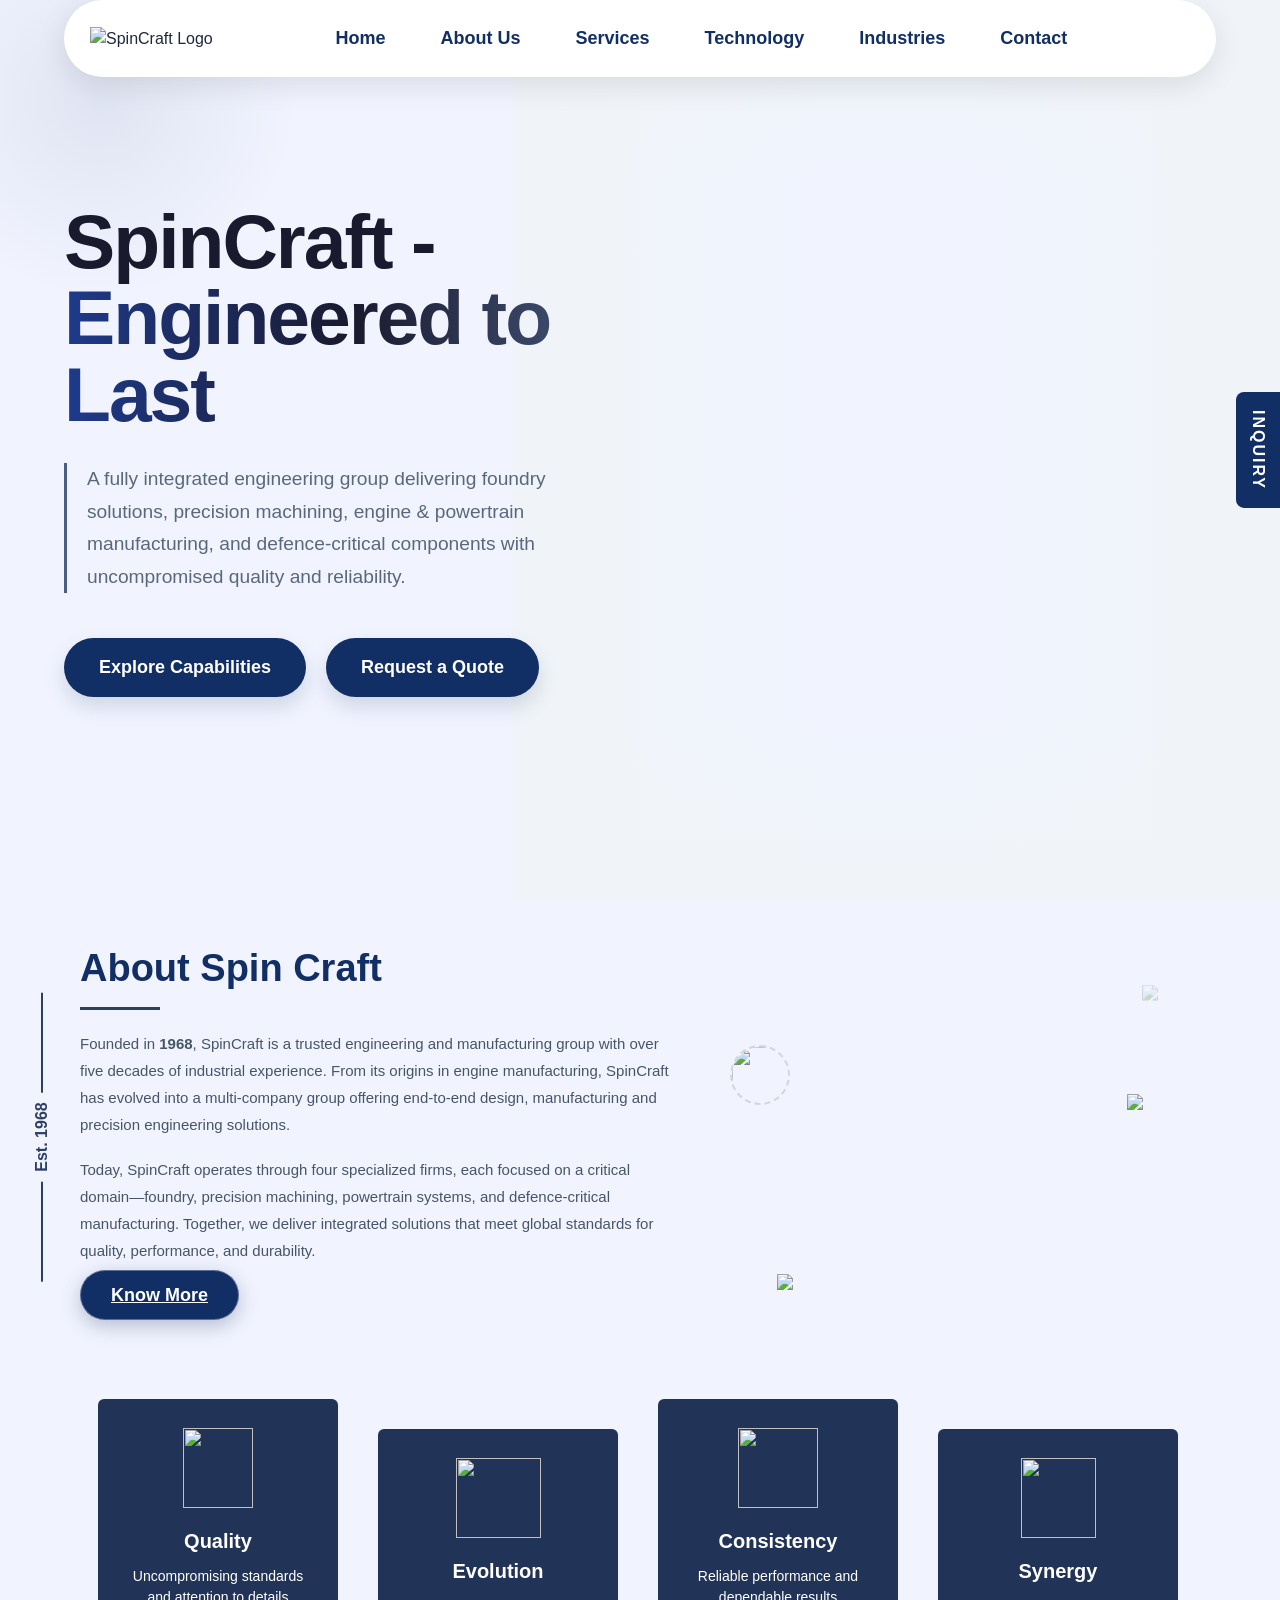
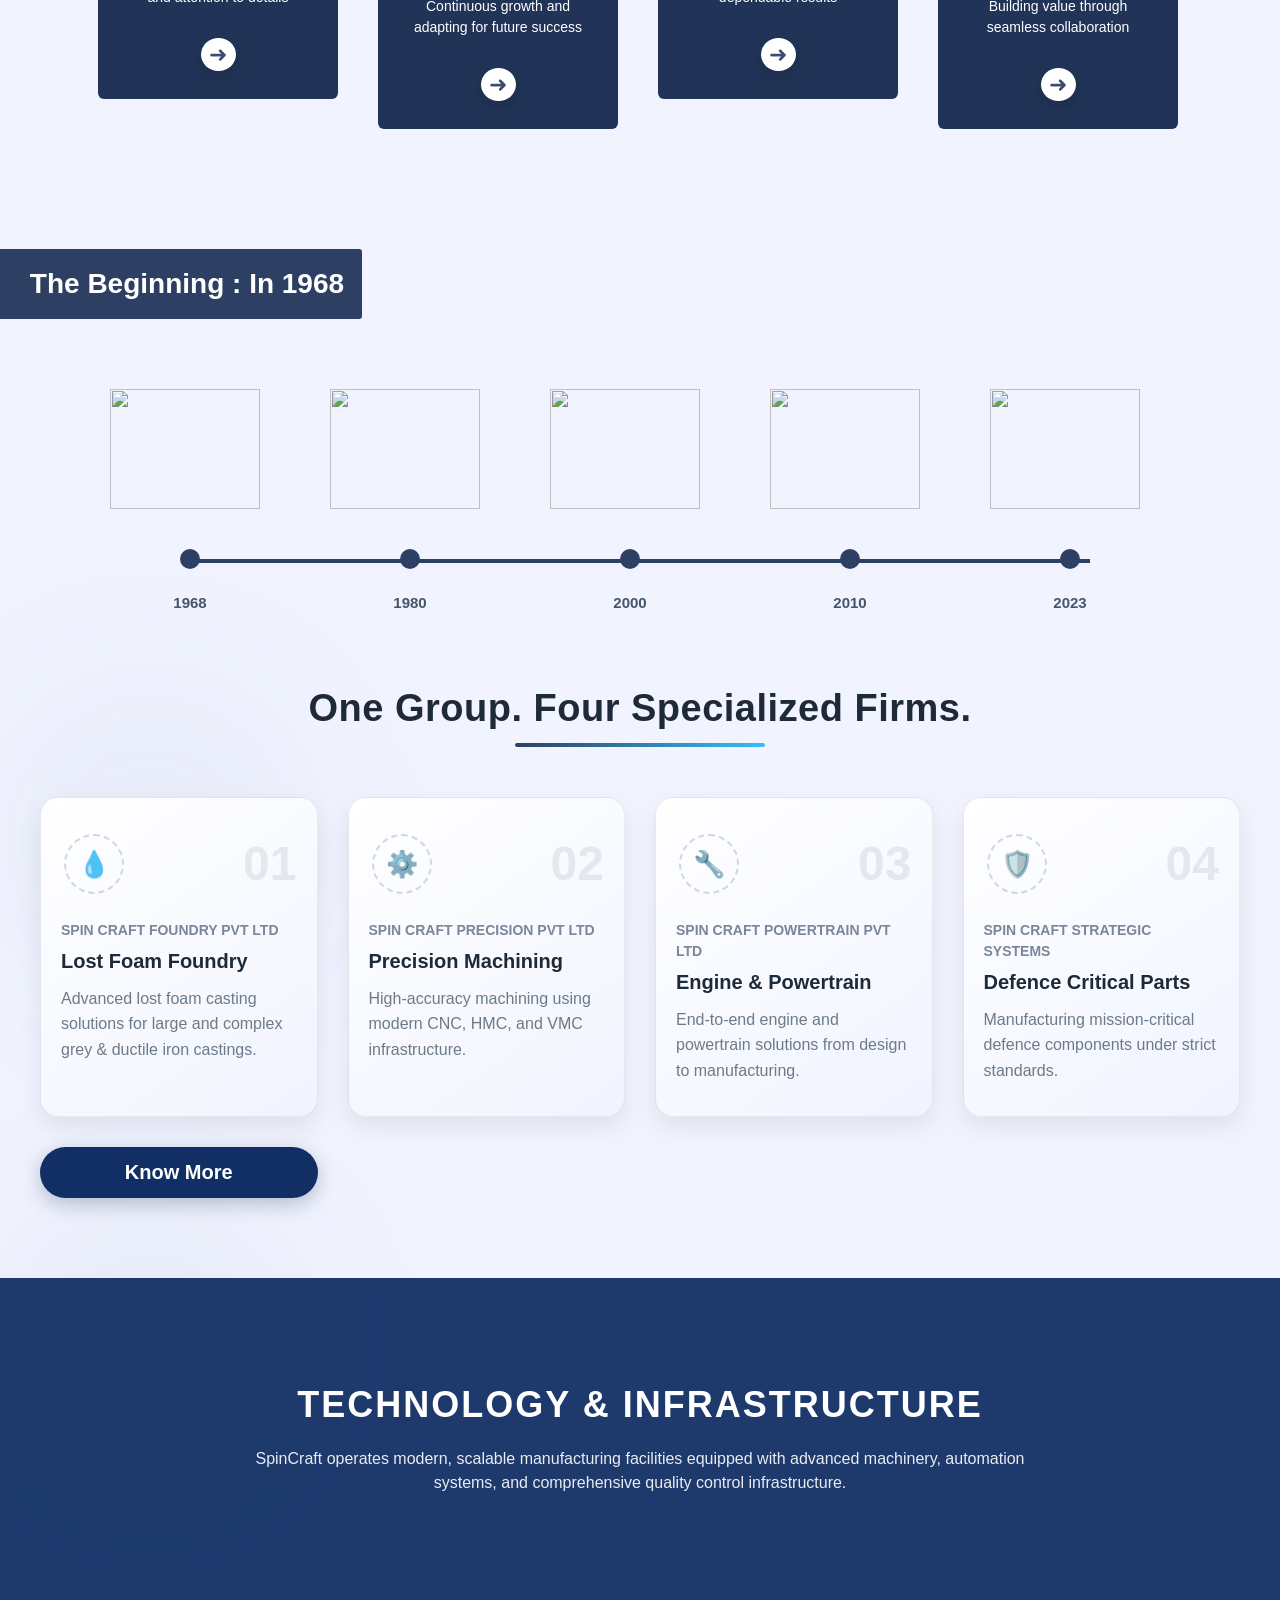
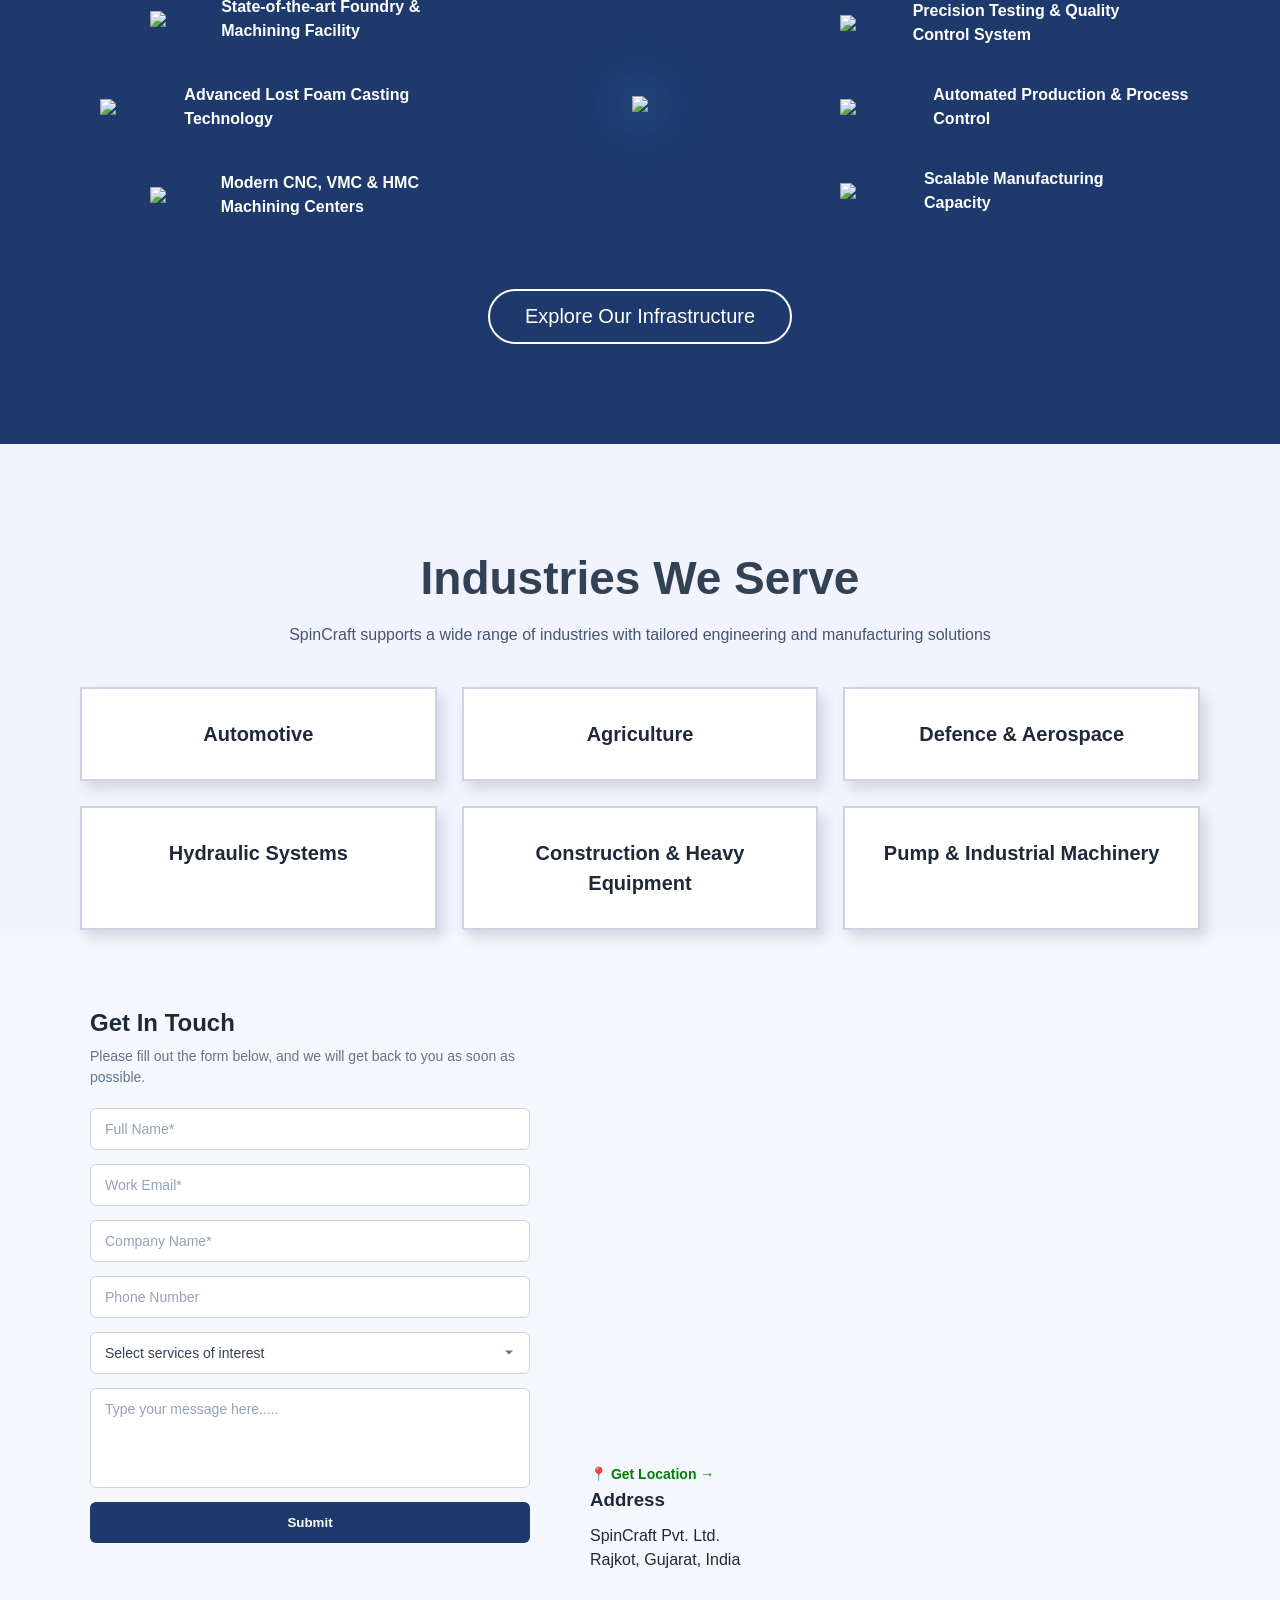
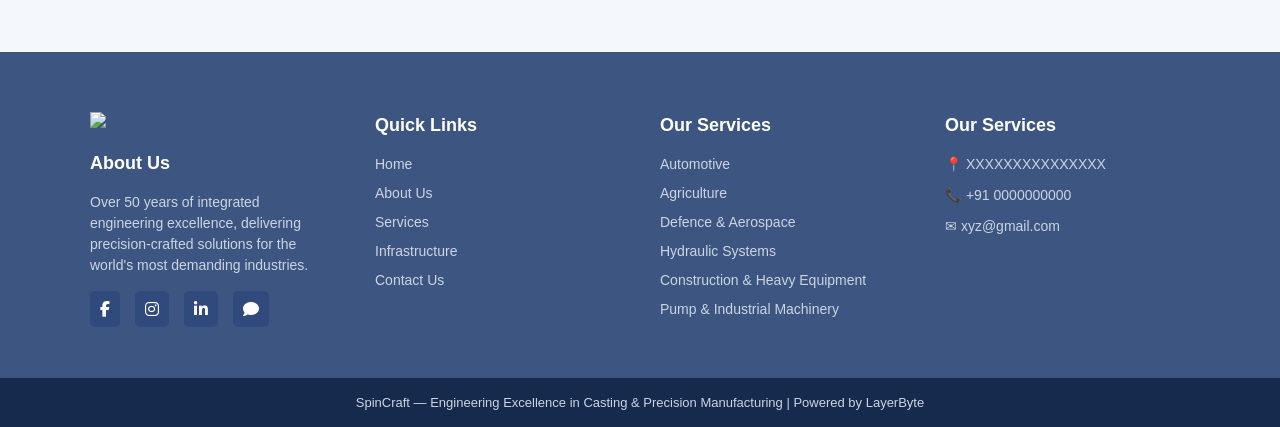
==== index.html @ b2c7fef8 "Add files via upload" ====
<!DOCTYPE html>
<html lang="en">
<head>
<meta charset="UTF-8">
<meta name="viewport" content="width=device-width, initial-scale=1.0">

<title>SpinCraft Engineering</title>

<link rel="stylesheet" href="style.css">
<link rel="stylesheet" href="https://cdnjs.cloudflare.com/ajax/libs/font-awesome/6.5.0/css/all.min.css">
</head>

<body>
<div class="main-wrapper">
<header>

<div class="navbar">
<div class="logo">
<img src="images/logo.png" alt="SpinCraft Logo">
</div>

<ul class="menu" id="menu">
  <li><a href="index.html">Home</a></li>
  <li><a href="about.html">About Us</a></li>
  <li><a href="services.html">Services</a></li>
  <li><a href="technology.html">Technology</a></li>
  <li><a href="industries.html">Industries</a></li>
  <li><a href="contact.html">Contact</a></li>
</ul>

<div class="hamburger" onclick="toggleMenu()">
<span></span>
<span></span>
<span></span>
</div>

</div>

</header>

<!-- HERO -->
<section id="home" class="hero-section">
        <div class="hero-bg-slider">
            <div class="hero-slide active" style="background-image: url('https://images.unsplash.com/photo-1504917595217-d4dc5ebe6122?ixlib=rb-4.0.3&auto=format&fit=crop&w=1920&q=80');"></div>
            <div class="hero-slide" style="background-image: url('https://images.unsplash.com/photo-1581091226825-a6a2a5aee158?ixlib=rb-4.0.3&auto=format&fit=crop&w=1920&q=80');"></div>
            <div class="hero-slide" style="background-image: url('https://images.unsplash.com/photo-1565514020179-026b92b84bb6?ixlib=rb-4.0.3&auto=format&fit=crop&w=1920&q=80');"></div>
            <div class="hero-slide" style="background-image: url('https://images.unsplash.com/photo-1531834685032-c34bf0d84c77?ixlib=rb-4.0.3&auto=format&fit=crop&w=1920&q=80');"></div>
            <div class="slider-overlay"></div>
        </div>
        
        <div class="hero-container">
            <div class="hero-content">
                <h1 class="headline">
                    SpinCraft -<span>Engineered to Last</span>
                </h1>
                <p class="subheadline">
                    A fully integrated engineering group delivering foundry solutions, precision machining, engine & powertrain manufacturing, and defence-critical components with uncompromised quality and reliability.
                </p>
                <div class="cta-group">
                    <a href="#services" class="btn-primary">Explore Capabilities</a>
                    <a href="#contact" class="btn-hero-quote">Request a Quote</a>
                </div>
            </div>
            </div>
    </section>
<!-- INQUIRY BUTTON -->

<!-- Inquiry Button -->
<div class="inquiry-btn" onclick="openInquiry()">INQUIRY</div>

<!-- Inquiry Form Drawer -->
<div class="inquiry-box" id="inquiryBox">

    <div class="inquiry-header">
        <h3>Send Inquiry</h3>
        <span class="close-btn" onclick="closeInquiry()">✕</span>
    </div>

    <form>
        <input type="text" placeholder="Name" required>
        <input type="email" placeholder="Email" required>
        <input type="tel" placeholder="Phone" required>
        <textarea placeholder="Requirement" rows="4"></textarea>

        <button type="submit" class="submit-btn">Submit</button>
    </form>

</div>
<!-- ABOUT --><section class="about-section" id="about">


<div class="about-container">

<div class="about-text-side">

<div class="vertical-est">Est. 1968</div>

<div class="about-header">
<h2 class="animate">About Spin Craft</h2>
<div class="underline"></div>
</div>

<p class="animate">
Founded in <strong>1968</strong>, SpinCraft is a trusted engineering and manufacturing group with over five decades of industrial experience.
From its origins in engine manufacturing, SpinCraft has evolved into a multi-company group offering end-to-end design,
manufacturing and precision engineering solutions.
</p>

<p class="animate">
Today, SpinCraft operates through four specialized firms, each focused on a critical domain—foundry, precision machining, powertrain systems, and defence-critical manufacturing. Together, we deliver integrated solutions that meet global standards for quality, performance, and durability.</p>
<a href="about.html" class="btn-about">Know More</a>
<!-- VALUE BOXES -->

<div class="values-section">

<div class="value-card animate">
<img src="images/img1.png">
<h3>Quality</h3>
<p>Uncompromising standards and attention to details</p>
<a href="#" class="arrow-btn">➜</a>
</div>

<div class="value-card animate">
<img src="images/img2.png">
<h3>Evolution</h3>
<p>Continuous growth and adapting for future success</p>
<a href="#" class="arrow-btn">➜</a>
</div>

<div class="value-card animate">
<img src="images/img3.png">
<h3>Consistency</h3>
<p>Reliable performance and dependable results</p>
<a href="#" class="arrow-btn">➜</a>
</div>

<div class="value-card animate">
<img src="images/img4.png">
<h3>Synergy</h3>
<p>Building value through seamless collaboration</p>
<a href="#" class="arrow-btn">➜</a>
</div>

</div>

<!-- TIMELINE -->
<div class="timeline-container">

<h3 class="timeline-title">The Beginning : In 1968</h3>

<div class="timeline">

<div class="timeline-item">
<img src="images/image1.png">
<div class="dot"></div>
<p class="year">1968</p>
</div>

<div class="timeline-item">
<img src="images/image2.png">
<div class="dot"></div>
<p class="year">1980</p>
</div>

<div class="timeline-item">
<img src="images/image3.png">
<div class="dot"></div>
<p class="year">2000</p>
</div>

<div class="timeline-item">
<img src="images/image4.png">
<div class="dot"></div>
<p class="year">2010</p>
</div>

<div class="timeline-item">
<img src="images/image5.png">
<div class="dot"></div>
<p class="year">2023</p>
</div>

</div>

</div>
<!-- RIGHT SIDE IMAGES -->

<div class="about-visual-side">

<div class="schematic-bg">
<img src="images/gas.png">
</div>

<div class="floating-icons">
<img src="images/gun.png" class="icon">
<img src="images/gear.png" class="icon-2">
<img src="images/lock.png" class="icon-3">
</div>

</div>

</div>

</section>
<!-- FIRMS -->

  <!-- 🔥 TITLE -->
 <section id="company" class="company-section">

  <!-- TITLE -->
  <div class="company-header">
    <h2 class="company-main-title">
      One Group. Four Specialized Firms.
    </h2>
  </div>

  <div id="company" class="company-container">

    <!-- CARD 1 -->
    <div class="company-card">
      <div class="top-row">
        <div class="icon">💧</div>
        <span class="card-number">01</span>
      </div>

      <h4>SPIN CRAFT FOUNDRY PVT LTD</h4>
      <h2>Lost Foam Foundry</h2>
      <p>
        Advanced lost foam casting solutions for large and complex grey & ductile iron castings.
      </p>
    </div>

    <!-- CARD 2 -->
    <div class="company-card">
      <div class="top-row">
        <div class="icon">⚙️</div>
        <span class="card-number">02</span>
      </div>

      <h4>SPIN CRAFT PRECISION PVT LTD</h4>
      <h2>Precision Machining</h2>
      <p>
        High-accuracy machining using modern CNC, HMC, and VMC infrastructure.
      </p>
    </div>

    <!-- CARD 3 -->
    <div class="company-card">
      <div class="top-row">
        <div class="icon">🔧</div>
        <span class="card-number">03</span>
      </div>

      <h4>SPIN CRAFT POWERTRAIN PVT LTD</h4>
      <h2>Engine & Powertrain</h2>
      <p>
        End-to-end engine and powertrain solutions from design to manufacturing.
      </p>
    </div>

    <!-- CARD 4 -->
    <div class="company-card">
      <div class="top-row">
        <div class="icon">🛡️</div>
        <span class="card-number">04</span>
      </div>

      <h4>SPIN CRAFT STRATEGIC SYSTEMS</h4>
      <h2>Defence Critical Parts</h2>
      <p>
        Manufacturing mission-critical defence components under strict standards.
      </p>
    </div>
<button class="btn-company">Know More</button>
  </div>

</section>
<!-- TECHNOLOGY & INFRASTRUCTURE -->
<section class="tech-section" id="tech">

<h2>TECHNOLOGY & INFRASTRUCTURE</h2>

<p class="tech-desc">
SpinCraft operates modern, scalable manufacturing facilities equipped with advanced machinery,
automation systems, and comprehensive quality control infrastructure.
</p>

<div class="tech-container">

<div class="tech-left">

<div class="tech-item">
<img src="images/state.png">
<p>State-of-the-art Foundry & Machining Facility</p>
</div>

<div class="tech-item">
<img src="images/casting.png">
<p>Advanced Lost Foam Casting Technology</p>
</div>

<div class="tech-item">
<img src="images/cnc.png">
<p>Modern CNC, VMC & HMC Machining Centers</p>
</div>

</div>


<div class="tech-center">
<img src="images/earth.png" class="globe">
</div>


<div class="tech-right">

<div class="tech-item">
<img src="images/test.png">
<p>Precision Testing & Quality Control System</p>
</div>

<div class="tech-item">
<img src="images/plane.png">
<p class="tech-plane">Automated Production & Process Control</p>
</div>

<div class="tech-item">
<img src="images/scale.png">
<p>Scalable Manufacturing Capacity</p>
</div>

</div>

</div>

<button class="explore-btn">Explore Our Infrastructure</button>

</section>
<!-- INDUSTRIES --><section id="industries" class="industries-section">

<h2>Industries We Serve</h2>

<p class="industry-desc">
SpinCraft supports a wide range of industries with tailored engineering and manufacturing solutions
</p>

<div class="industry-grid">

<div class="industry-card">Automotive</div>
<div class="industry-card">Agriculture</div>
<div class="industry-card">Defence & Aerospace</div>

<div class="industry-card">Hydraulic Systems</div>
<div class="industry-card">Construction & Heavy Equipment</div>
<div class="industry-card">Pump & Industrial Machinery</div>

</div>




</section>
<!-- CONTACT -->



<section id="contact" class="contact-section">

<div class="contact-container">

<!-- LEFT FORM -->

<div class="contact-form">

<h2>Get In Touch</h2>
<p>Please fill out the form below, and we will get back to you as soon as possible.</p>

<form>

<input type="text" placeholder="Full Name*" required>

<input type="email" placeholder="Work Email*" required>

<input type="text" placeholder="Company Name*" required>

<input type="text" placeholder="Phone Number">
<select required>
  <option value="" disabled selected>Select services of interest</option>
  <option value="Automotive">Automotive</option>
  <option value="Agriculture">Agriculture</option>
  <option value="Defence">Defence & Aerospace</option>
  <option value="Hydraulic">Hydraulic Systems</option>
</select>

<textarea placeholder="Type your message here....."></textarea>

<button type="submit">Submit</button>

</form>

</div>


<!-- RIGHT MAP -->

<div class="contact-map">
<div class="map">

<iframe src="https://www.google.com/maps/embed?pb=!1m18!1m12!1m3!1d3691.6901239886784!2d70.75889477391814!3d22.28972514328125!2m3!1f0!2f0!3f0!3m2!1i1024!2i768!4f13.1!3m3!1m2!1s0x3959cb8d0bab51d5%3A0x2f46030332d9df96!2sLayerByt!5e0!3m2!1sen!2sin!4v1773749004469!5m2!1sen!2sin"
 width="600" height="450" style="border:0;" allowfullscreen="" loading="lazy" referrerpolicy="no-referrer-when-downgrade"></iframe>

<a href="https://www.google.com/maps?q=layerbyt" target="_blank" class="map-btn">
  📍 Get Location →
</a>
<h3>Address</h3>
<p>
SpinCraft Pvt. Ltd.<br>
Rajkot, Gujarat, India
</p>
</div>

</div>

</div>

</section>
<footer class="footer">

<div class="footer-container">

<!-- ABOUT -->

<div class="footer-col">

<img src="images/light-logo.png" class="footer-logo">

<h3>About Us</h3>

<p>
Over 50 years of integrated engineering excellence, delivering precision-crafted
solutions for the world's most demanding industries.
</p>

<div class="social-icons">
<i class="fab fa-facebook-f"></i>
<i class="fab fa-instagram"></i>
<i class="fab fa-linkedin-in"></i>
<i class="fas fa-comment"></i>
</div>

</div>


<!-- QUICK LINKS -->

<div class="footer-col">

<h3>Quick Links</h3>

<ul>
<li><a href="#">Home</a></li>
<li><a href="#">About Us</a></li>
<li><a href="#">Services</a></li>
<li><a href="#">Infrastructure</a></li>
<li><a href="#">Contact Us</a></li>
</ul>

</div>


<!-- SERVICES -->

<div class="footer-col">

<h3>Our Services</h3>

<ul>
<li>Automotive</li>
<li>Agriculture</li>
<li>Defence & Aerospace</li>
<li>Hydraulic Systems</li>
<li>Construction & Heavy Equipment</li>
<li>Pump & Industrial Machinery</li>
</ul>

</div>


<!-- CONTACT -->

<div class="footer-col">

<h3>Our Services</h3>

<p>📍 XXXXXXXXXXXXXXX</p>

<p>📞 +91 0000000000</p>

<p>✉ xyz@gmail.com</p>

</div>

</div>


<!-- BOTTOM -->

<div class="footer-bottom">

<p>
SpinCraft — Engineering Excellence in Casting & Precision Manufacturing |
Powered by LayerByte
</p>

</div>

</footer>

<script src="script.js"></script>
</div>
</body>
</html>
---- style.css ----
/* =========================
GLOBAL
========================= */

*{
margin:0;
padding:0;
box-sizing:border-box;
font-family:"Segoe UI",sans-serif;
}

body{
background:#f4f7fb;
color:#1e293b;
line-height:1.5;
overflow-x: hidden; 
}
.main-wrapper{
  min-height: 100vh;
  display: flex;
  flex-direction: column;
}
/* =========================
NAVBAR
========================= */

header{
  position: fixed;
  top: 20px;   
  left: 50%;
  transform: translateX(-50%);
  width: 90%;
  max-width: 1200px;
background-color: white;
 
  border-radius: 50px;
  border: 1px solid rgba(255,255,255,0.2);

  box-shadow: 0 8px 30px rgba(0,0,0,0.1);

  z-index: 1000;
  transition: all .3s ease;
}

header.hide{
top:-120px;
}
.navbar{
  display:flex;
  justify-content:space-between;
  align-items:center;
  padding:14px 25px;
}

/* LOGO */
.logo img{
  height:50px;
}


.menu{
  display:flex;
  gap:35px;
  list-style:none;
}

.menu a{
  display:inline-block;   /* 🔥 IMPORTANT */
  padding:10px 10px;      /* 🔥 gives box size */
  text-decoration:none;
  font-size:18px;
  font-weight:600;
  color:#122F65;
  border-radius:30px;
  transition:.3s;
}

.menu a:hover{
  background-color:#122F65;
  color:white;
}

/* =========================
HERO SECTION
========================= */
 .hero-section {
            position: relative;
            height: 100vh;
            min-height: 850px;
            display: flex;
            align-items: center;
            overflow: hidden;
            background: #f1f4ff;
        }

        .hero-bg-slider {
            position: absolute;
            right: 0;
            top: 0;
            width: 60%;
            height: 100%;
            z-index: 1;
        }

        .hero-slide {
            position: absolute;
            inset: 0;
            background-size: cover;
            background-position: center;
            opacity: 0;
            transition: opacity 1.5s ease-in-out;
        }

        .hero-slide.active {
            opacity: 0.8;
        }

        .slider-overlay {
            position: absolute;
            inset: 0;
            background: linear-gradient(to right, #f0f4f8 5%, transparent 40%, transparent 60%, #f0f4f8 95%),
                        linear-gradient(to bottom, #f0f4f8 0%, transparent 20%, transparent 80%, #f0f4f8 100%);
            z-index: 2;
            pointer-events: none;
        }

        .hero-section::after {
            content: '';
            position: absolute;
            width: 400px;
            height: 400px;
            background: radial-gradient(circle, rgba(74, 93, 132, 0.1) 0%, transparent 70%);
            left: -100px;
            top: -100px;
            z-index: 1;
        }

        .hero-container {
            width: 90%;
            max-width: 1300px;
            margin: 0 auto;
            position: relative;
            z-index: 10;
            display: grid;
            grid-template-columns: 1.2fr 1fr; 
            align-items: center;
        }

        .hero-content {
            text-align: left;
            padding-right: 50px;
        }

      
        .headline {
            font-size: clamp(3rem, 6vw, 5rem);
            font-weight: 800;
            line-height: 1;
            margin-bottom: 30px;
            color: #1a1a2e;
            letter-spacing: -2px;
        }

        .headline span {
            display: block;
            background: linear-gradient(90deg, #1e3a8a, #1a1a2e, #4A5D84);
            -webkit-background-clip: text;
            -webkit-text-fill-color: transparent;
        }

        .subheadline {
            font-size: 1.2rem;
            font-weight: 500;
            color: #5a677d;
            line-height: 1.7;
            margin-bottom: 45px;
            max-width: 550px;
            border-left: 3px solid #4A5D84;
            padding-left: 20px;
        }

        .cta-group {
            display: flex;
            gap: 20px;
            justify-content: flex-start;
            align-items: center;
        }

        .btn-primary {
            background-color: #4A5D84; 
            color: #ffffff; 
            padding: 16px 35px; 
            border-radius: 4px;
            font-weight: 600; 
            text-decoration: none; 
            border: 1px solid #4A5D84;
            transition: all 0.3s cubic-bezier(0.4, 0, 0.2, 1);
            display: inline-block;
            cursor: pointer;
            box-shadow: 0 10px 20px rgba(74, 93, 132, 0.2);
            font-size: 1rem;
            background: #122F65;
            color: white;
            border: none;
            border-radius: 30px;   /* 🔥 smooth curve */
          font-weight: 600;
           font-size: 18px;
          border-color: #122F65; 
        }

        .btn-primary:hover {
            background-color: white; 
          border: #122F65 solid 2px;
            transform: translateY(-5px);
            color: #122F65;
        }

        .btn-hero-quote {
   background-color: #122F65; 
            color: #ffffff; 
            padding: 16px 35px; 
            border-radius: 4px;
            font-weight: 600; 
            text-decoration: none; 
            border: 1px solid #122F65;
            transition: all 0.3s cubic-bezier(0.4, 0, 0.2, 1);
            display: inline-block;
            cursor: pointer;
            box-shadow: 0 10px 20px rgba(74, 93, 132, 0.2);
            font-size: 1rem;
            background: #122F65;
            color: white;
            border: none;
             border-radius: 30px;   /* 🔥 smooth curve */
         font-weight: 600;
          font-size: 18px;
        border-color: #122F65;
           
        }

        .btn-hero-quote:hover {
           background-color: white;
           color: #122F65;
           border: #122F65 solid 2px;
            transform: translateY(-5px);
        }

/* =========================
INQUIRY BUTTON
========================= */
/* BUTTON */
.inquiry-btn{
  position: fixed;
  right: 0;
  top: 50%;
  transform: translateY(-50%);
  background: #122F65;
  color: white;
  padding: 18px 10px;
  writing-mode: vertical-rl;
  letter-spacing: 2px;
  font-weight: 600;
  cursor: pointer;
  border-radius: 8px 0 0 8px;
  z-index: 1000;
  transition: 0.3s;
}

.inquiry-btn:hover{
  background-color: white;
  color: #122F65;
  border: #122F65 solid 2px;
}

/* SIDEBAR */
.inquiry-box{
  position: fixed;
  top: 0;
  right: -400px;
  width: 350px;
  height: 100%;
  padding: 30px;
  transition: 0.4s;
  z-index: 2000;

  /* 🔥 GLASS EFFECT */
  background: rgba(30,88,109,0.20);
  backdrop-filter: blur(12px);
  -webkit-backdrop-filter: blur(12px);

  box-shadow: -10px 0 30px rgba(0,0,0,0.3);
  border-left: 1px solid rgba(255,255,255,0.2);
}

.inquiry-box.active{
  right: 0;
}

/* HEADER */
.inquiry-header{
  display:flex;
  justify-content:space-between;
  align-items:center;
  margin-bottom:25px;
  color:#122F65;
}

.inquiry-header span{
  cursor:pointer;
  font-size:18px;
}

/* INPUTS */
.inquiry-box input,
.inquiry-box textarea{
  width:100%;
  padding:14px;
  margin-bottom:15px;
  border-radius:8px;
  border:none;
  outline:none;

  /* GLASS INPUT */
  background: rgba(255,255,255,0.96);
  color:#122F65;
  font-size:14px;
}

/* TEXTAREA */
.inquiry-box textarea{
  height:150px;
  resize:none;
}

/* BUTTON */
.submit-btn {
  padding: 14px 30px;
  background: #122F65;
  color: white;
  border: none;
  border-radius: 30px;   /* 🔥 smooth curve */
  font-weight: 600;
  font-size: 18px;
  cursor: pointer;
  width: 100%;
  transition: all 0.3s ease;
  box-shadow: 0 6px 20px rgba(45,64,99,0.3);
}

/* HOVER */
.submit-btn:hover{
  transform: translateY(-3px);
  background-color: white;
  color: #122F65;
  border: #122F65 solid 2px;
}
/* =========================
ABOUT SECTION
========================= */

.about-section{
padding:40px 80px;
 background: #f1f4ff;
margin-bottom: 0%;
padding-bottom: 6%;
}

.about-container{
display:flex;
justify-content:space-between;
align-items:flex-start;
gap:80px;
max-width:1200px;
margin:auto;
height: 1223px;
}

.about-visual-side{
width:70%;
position:relative;
display:flex;
justify-content:center;
align-items:center;
min-height:350px;
}

.about-text-side{
width:55%;
position:relative;
}

.about-text-side p{
font-size:15px;
line-height:1.8;
color:#475569;
margin-bottom:18px;
max-width:600px;
}

.about-header h2{
font-size:38px;
margin-bottom:10px;
color:#122F65;
}

.underline{
width:80px;
height:3px;
background:#2D4063;
margin:10px 0 20px;
}

.vertical-est{
position:absolute;
left:-50px;
top:12%;

writing-mode:vertical-rl;   /* vertical text */
transform:translateY(-50%) rotate(180deg); /* center align */

font-weight:bold;
color:#2D4063;

display:flex;
align-items:center;
justify-content:center;
}
.btn-about {
  padding: 14px 30px;
  background: #122F65;
  color: white;
  border: none;
  border-radius: 30px;   /* 🔥 smooth curve */
  font-weight: 600;
  font-size: 18px;
  cursor: pointer;

  transition: all 0.3s ease;
  box-shadow: 0 6px 20px rgba(45,64,99,0.3);
}

/* HOVER */
.btn-about:hover{
  transform: translateY(-3px);
  background-color: white;
  color: #122F65;
  border: #122F65 solid 2px;
}

/* CLICK EFFECT */
.btn-about:active{
  transform: scale(0.96);
}
.btn-about{
  background: #122F65;
  backdrop-filter: blur(10px);
  border: 1px solid rgba(255,255,255,0.3);
  color: white;
}

/* LINE ABOVE & BELOW */

.vertical-est::before,
.vertical-est::after{
content:"";
width:2px;
height:100px;   /* adjust line size */
background:#2D4063;
}


/* spacing between line & text */

.vertical-est::before{
margin-bottom:10px;
}

.vertical-est::after{
margin-top:10px;
}

/* =========================
VALUES SECTION
========================= */

.values-section{
display:grid;
grid-template-columns:repeat(4,240px);
justify-content:center;
align-items: start;
gap:40px;
max-width: 1100px;
margin-top:60px;
margin-left: 500px;
}

.values-section .value-card:nth-child(2),
.values-section .value-card:nth-child(4){
margin-top:60px;
}

.value-card{
background:#213457;
width:240px;
height:300px;
padding:35px 25px;
text-align:center;
border-radius:6px;
color:white;
margin:auto;
display:flex;
flex-direction:column;
align-items:center;
justify-content:center;
transition:0.3s;
}

.value-card:hover{
transform:translateY(-10px);
box-shadow:0 15px 35px rgba(0,0,0,.2);
}

.value-card img{
width:80px;        /* icon width */
height:80px;       /* icon height */
object-fit:contain;
display:block;
margin:0 auto 18px auto;   /* center icon */
}

.value-card h3{
font-size:20px;
margin-bottom:10px;
}

.value-card p{
font-size:14px;
line-height:1.5;
color: white;
margin-bottom:15px;
}

.value-card:nth-child(1) img{
width:70px;
}

.value-card:nth-child(2) img{
width:85px;
}

.value-card:nth-child(3) img{
width:80px;
}

.value-card:nth-child(4) img{
width:75px;
}
.arrow-btn{
  display: inline-flex;
  align-items: center;
  justify-content: center;

  width: 35px;          /* 🔥 size vadharyo */
  height: 50px;         /* equal = perfect circle */

  border-radius: 50%;   /* circle */
  background: white;
  color: #3b4d6f;

  font-size: 22px;      /* icon size thodi moti */
  text-decoration: none;

  margin-top: 15px;

  box-shadow: 0 5px 15px rgba(0,0,0,0.15); /* premium look */
  transition: 0.3s ease;
}

.arrow-btn:hover{
background:#9cd2e8be;
color:white;
}


/*images size*/
/* FLOATING ICONS */

.floating-icons{
position:absolute;
width:100%;
height:100%;
}

.icon,
.icon-2,
.icon-3{
width:70px;
position:absolute;
transition:0.3s;
}


/* FLOATING ICONS */

.floating-icons{
position:absolute;
width:100%;
height:100%;
right:-150%;
top:-330%;
}
.schematic-bg{
position:absolute;
right:-150%;
top:-223%;
bottom: 200px;
transform:translateY(-50%);
z-index:0;
}

.schematic-bg img{
width:320px;
opacity:0.30;
}


/* icon positions */

.icon{ top:30px; left:30px; } 
.icon-2{ top:20px; left:400px; } 
.icon-3{ top: 200px; left:50px; }


.icon:hover,
.icon-2:hover,
.icon-3:hover{
transform:scale(1.1);
filter:drop-shadow(0 0 10px rgba(45,64,99,0.6));
}


/* =========================
TIMELINE
========================= */
/* TIMELINE SECTION */

.timeline-container{
margin-top:120px;
text-align:center;
}

.timeline-title{
background:#2D4063;
color:white;
padding:14px 18px;
text-align: right;
 display:inline-block;
width: 441px;
font-size: 28px;
margin:0;             
margin-bottom:70px;   
margin-left: -80%;
border-radius:3px;
     
}

/* MAIN TIMELINE */

.timeline{
display:flex;
justify-content:space-between;
align-items:flex-start;
max-width:1200px;
width:100%;
margin:0 auto;
position:relative;
}

/* CONNECTING LINE */

.timeline::before{
content:"";
position:absolute;
top:170px;
left:17%;
right:-64%;
height:4px;
background:#2D4063;
}

/* ITEM */

.timeline-item{
flex:1;
text-align:center;
position:relative;
height:240px;
margin-left:calc(-1 * var(--container-padding));
opacity:0;
transform:translateY(50px);
transition:all .6s ease;
}

/* IMAGE */

.timeline-item img{
width:150px;
height:120px;
object-fit:contain;
display:block;
margin:0 auto 40px auto;
transition:.3s;
margin-left: 30px;
margin-right: 40px;
}

/* IMAGE HOVER */

.timeline-item img:hover{
transform:scale(1.08);
}

/* DOT */

.dot{
width:20px;
height:20px;
background:#2D4063;
border-radius:50%;
position:absolute;
top:160px;
left:50%;
transform:translateX(-50%);
z-index:2;
}

/* IMAGE HOVER */

.timeline-item img:hover{
transform:scale(1.08);

}

/* DOT GLOW */

.timeline-item:hover .dot{
box-shadow:0 0 15px #2D4063;
}

/* YEAR GLOW */

.timeline-item:hover .year{
color:#2D4063;
text-shadow:0 0 10px rgba(45,64,99,0.6);
}

/* ICON GLOW */

.timeline-item:hover img{
filter:drop-shadow(0 0 10px rgba(45,64,99,0.6));
}
/* YEAR */

.year{
margin-top:80px;
font-weight:700;
color:#2D4063;
}

/* SCROLL ANIMATION */

.timeline-item.show{
opacity:1;
transform:translateY(0);
}
/* =========================
COMPANIES
========================= *//* 
/* =========================
CLEAN CENTER TITLE
========================= */
.company-header{
  text-align: center;
  margin-bottom: 60px;
  
  margin-top: -10px;
}

/* TITLE */
.company-main-title{
  font-size: 38px;
  font-weight: 800;
  color: #1e2a38;
  letter-spacing: 0.5px;
  position: relative;
  display: inline-block;
}

/* 🔥 UNDERLINE (KEEPED AS YOU LIKED) */
.company-main-title::after{
  content: "";
  position: absolute;
  left: 50%;
  bottom: -10px;
  transform: translateX(-50%);
  width: 250px;
  height: 4px;
  background: linear-gradient(90deg, #2D4063, #38bdf8);
  border-radius: 10px;
}
.company-main-title:hover::after{
  width: 100px;
  transition: 0.3s ease;
}
🌟 SECTION BACKGROUND */
.company-section {
  padding: 80px;
  background: #f1f4ff;
  position: relative;
 
  
}
.company-section{
  padding-top: 50px;
padding-bottom: 80px;
background-color: #f1f4ff;
}

/* 🔥 BACKGROUND ANIMATION (SOFT WHITE BLOBS) */
.company-section::before,
.company-section::after {
  content: "";
  position: absolute;
  width: 300px;
  height: 300px;
  background: rgba(45, 64, 99, 0.05);
  border-radius: 50%;
  filter: blur(80px);
  animation: moveBg 10s infinite alternate ease-in-out;
}

.btn-company {
padding: 14px 35px;
  background: #122F65;
  color: white;
  border: none;
  border-radius: 30px;   /* 🔥 smooth curve */
  font-weight: 600;
  font-size: 20px;
  cursor: pointer;
    transition: all 0.3s ease;
  box-shadow: 0 6px 20px rgba(45,64,99,0.3);



}

/* HOVER */
.btn-company:hover{
  transform: translateY(-3px);
  background-color: white;
  color: #122F65;
  border: #122F65 solid 2px;
}

/* CLICK EFFECT */
.btn-company:active{
  transform: scale(0.96);
}

/* ANIMATION */
@keyframes moveBg {
  0% { transform: translate(0, 0); }
  100% { transform: translate(50px, 50px); }
}

/* GRID */
.company-container {
  display: grid;
  grid-template-columns: repeat(4, 1fr);
  gap: 30px;
  max-width: 1200px;
  margin: auto;
  position: relative;
  z-index: 2;
}

/* 🎯 CARD */
.company-card {
  min-height: 320px;
  padding: 30px 20px;
  border-radius: 18px;
  position: relative;
  overflow: hidden;
  cursor: pointer;
  transition: all 0.4s ease;

  /* 🔥 PREMIUM CARD COLOR */
  background: linear-gradient(145deg, #ffffff, #f1f4ff);
  border: 1px solid rgba(45, 64, 99, 0.1);

  box-shadow: 0 10px 25px rgba(0,0,0,0.08);

  display: flex;
  flex-direction: column;
  align-items: flex-start;
}

/* 🔵 BOTTOM LINE */
.company-card::after {
  content: "";
  position: absolute;
  left: 0;
  bottom: 0;
  width: 0%;
  height: 4px;
  background: #2D4063;
  transition: width 0.4s ease;
}

.company-card:hover::after {
  width: 100%;
}

/* ✨ SHINE ANIMATION */
.company-card::before {
  content: "";
  position: absolute;
  top: 0;
  left: -100%;
  width: 100%;
  height: 100%;
  background: linear-gradient(
    120deg,
    transparent,
    rgba(255,255,255,0.6),
    transparent
  );
  transition: all 0.8s ease;
  z-index: 1;
}

.company-card:hover::before {
  left: 100%;
}

/* CONTENT ABOVE SHINE */
.company-card * {
  position: relative;
  z-index: 2;
}

/* 🔝 ICON + NUMBER */
.top-row {
  display: flex;
  align-items: center;
  justify-content: space-between;
  width: 100%;
  margin-bottom: 15px;
}

/* ICON */
.icon {
  width: 60px;
  height: 60px;
  border: 2px dashed #d0d7e2;
  border-radius: 50%;
  display: flex;
  align-items: center;
  justify-content: center;
  font-size: 26px;
  margin-top: -59px;
  margin-left: -27px;
  transition: all 0.3s ease;
}

/* NUMBER */
.card-number {
  font-size: 48px;
  font-weight: 700;
  color: rgba(45, 64, 99, 0.1); /* light */
  transition: all 0.4s ease;
}

/* TEXT */
.company-card h4 {
  margin: 5px 0;
  font-size: 14px;
  color: #7a869a;
}

.company-card h2 {
  margin: 0 0 10px 0;
  font-size: 20px;
  color: #1e2a38;
}

.company-card p {
  margin: 0;
  line-height: 1.6;
  color: #6c7a89;
}

/* 🔥 HOVER */
.company-card:hover {
  transform: translateY(-12px);
  box-shadow: 0 25px 50px rgba(0,0,0,0.15);
}

/* NUMBER DARK ON HOVER */
.company-card:hover .card-number {
  color: rgba(45, 64, 99, 0.6);
  transform: scale(1.05);
}

/* ICON HOVER */
.company-card:hover .icon {
  border-color: #2D4063;
  color: #2D4063;
}

/* TITLE HOVER */
.company-card:hover h2 {
  color: #2D4063;
}
/* =========================
technology
========================= */
.tech-section{
background:#1e3a6d;
color:white;
padding:100px 100px;
text-align:center;
}
 
.tech-section h2{
font-size:36px;
letter-spacing:2px;
margin-bottom:15px;
}

.tech-desc{
max-width:800px;
margin:auto;
opacity:0.9;
margin-bottom:60px;
}


/* MAIN GRID */

.tech-container{
display:grid;
grid-template-columns:1fr 1fr 1fr;
align-items:center;
gap:30px;
}


/* ITEMS */

.tech-item {
  display: flex;
  align-items: center;
  gap: 20px;
  margin: 40px 0;
  transition: .3s;
  text-align: left;
}

.tech-item img {
  width: 80px;
  transition: .3s;
}

.tech-item p {
  font-weight: 600;
  margin: 8;
}

/* 🔥 LEFT SIDE ZIG-ZAG */
.tech-left .tech-item:nth-child(1) {
  margin-left: 50px;
}

.tech-left .tech-item:nth-child(2) {
  margin-left: 0px;   
}

.tech-left .tech-item:nth-child(3) {
  margin-left: 50px;
}


/* RIGHT SIDE FIX */
.tech-right {
  display: flex;
  flex-direction: column;
}

.tech-right .tech-item {
  justify-content: flex-end;
  text-align: left;
   gap: 15px;
  margin: 18px 0;
  }

.tech-plane{
  margin-right: -63px;
}
/* 🔥 CORRECT nth-child (1,2,3) */
.tech-right .tech-item:nth-child(1) {
  margin-right: 30px;
}



.tech-right .tech-item:nth-child(3) {
  margin-right: 40px;
}




/* HOVER EFFECT */

.tech-item:hover{
transform:translateX(8px);
}

.tech-item:hover img{
transform:scale(1.2);
filter:drop-shadow(0 0 10px #38bdf8);
}


/* CENTER GLOBE */

.tech-center{
text-align:center;
}

.globe{
width:350px;
filter:drop-shadow(0 0 25px #38bdf8);
}
.globe:hover{
transform:scale(1.05);
transition:.4s;
}


/* BUTTON */

.explore-btn{
margin-top:30px;
padding:14px 35px;
background:transparent;
border:2px solid white;
  border-radius: 30px; 
color:white;
font-size: 20px;

cursor:pointer;
transition:.3s;
}

.explore-btn:hover{
background:white;
color:#1e3a6d;
transform:translateY(-3px);
}/* =========================
industry
========================= */


/* INDUSTRIES SECTION */

.industries-section{
background:#f1f4ff;
padding:100px 80px;
padding-bottom: 5px;
text-align:center;
}

.industries-section h2{
font-size:46px;
color:#334155;
margin-bottom:10px;
}

.industry-desc{
color:#475569;
margin-bottom:40px;
}


/* GRID */

.industry-grid{
display:grid;
grid-template-columns:repeat(3,1fr);
gap:25px;
margin-top:40px;
}


/* CARDS */

.industry-card{
background:white;
padding:30px;
font-size:20px;
font-weight:600;
border:2px solid #cbd5e1;
box-shadow:6px 8px 12px rgba(0,0,0,.12);
transition:.35s;
position:relative;
}


/* REMOVE OLD LINE */
.industry-card::before{
display:none;
}


/* HOVER EFFECT */

.industry-card:hover{
transform:translateY(-10px);
box-shadow:0 20px 35px rgba(0,0,0,.25);
border-top:5px solid #2563eb;
background:#1e3a6d;
color:white;
}


/* BOTTOM TEXT */

.industry-bottom{
margin-top:40px;
color:#475569;
}


/* TRUST TEXT */

.industry-trust{
margin-top:15px;
font-weight:700;
}




/*================
CONTACT
========================= */



/* CONTACT SECTION */

.contact-section{
background:f1f4ff;
padding:70px 90px;
}

.contact-container{
display:grid;
grid-template-columns:1fr 1fr;
gap:60px;
align-items:start;
}


/* FORM */

.contact-form h2{
margin-bottom:5px;
}

.contact-form p{
font-size:14px;
color:#64748b;
margin-bottom:20px;
}

.contact-form form{
display:flex;
flex-direction:column;
gap:14px;
}


/* INPUT + SELECT + TEXTAREA SAME STYLE */

.contact-form input,
.contact-form select,
.contact-form textarea{

width:100%;
padding:12px 14px;
border:1px solid #cbd5e1;
border-radius:6px;
font-size:14px;
outline:none;
transition:.3s;
background:white;
color:#334155;
}


/* REMOVE DEFAULT SELECT STYLE */

.contact-form select{
appearance:none;
-webkit-appearance:none;
-moz-appearance:none;
cursor:pointer;

/* custom arrow */
background-image:url("data:image/svg+xml;utf8,<svg fill='%2364748b' height='20' viewBox='0 0 20 20' width='20' xmlns='http://www.w3.org/2000/svg'><path d='M5 7l5 5 5-5z'/></svg>");
background-repeat:no-repeat;
background-position:right 12px center;
background-size:16px;
}


/* PLACEHOLDER STYLE */

.contact-form input::placeholder,
.contact-form textarea::placeholder{
color:#94a3b8;
}


/* FOCUS EFFECT (NO DARK BLUE) */

.contact-form input:focus,
.contact-form select:focus,
.contact-form textarea:focus{
border-color:#2563eb;
box-shadow:0 0 0 2px rgba(37,99,235,0.15);
}


/* TEXTAREA */

.contact-form textarea{
height:100px;
resize:none;
}


/* BUTTON */

.contact-form button{
background:#1e3a6d;
color:white;
border:none;
padding:13px;
border-radius:6px;
font-weight:600;
cursor:pointer;
transition:.3s;
}

.contact-form button:hover{
background:#0f1f3f;
transform:translateY(-2px);
box-shadow:0 6px 15px rgba(0,0,0,.2);
}

/* MAP */

.contact-map h3{
margin-bottom:10px;
}

.contact-map p{
margin-bottom:10px;
}

.contact-map a{
color:green;
font-size:14px;
text-decoration:none;
}

.map-btn{
color:#1e3a6d;
font-weight:600;
text-decoration:none;
transition:.3s;
}

.map-btn:hover{
color:#2563eb;
transform:translateX(5px);
}
/* =========================
FOOTER
========================= */
/* FOOTER */

.footer{
  background: url("images/Rectangle\ 36.png") center/cover no-repeat;
  color:white;
  padding-top:60px;
  position: relative;
  z-index: 1;
}

.footer::before{
  content:"";
  position:absolute;
  top:0;
  left:0;
  width:100%;
  height:100%;
  background: rgba(30,58,109,0.85); /* same blue overlay */
  z-index:-1;
}
/* CONTAINER */

.footer-container{
display:grid;
grid-template-columns:repeat(4,1fr);
gap:40px;
padding:0 90px 50px;
}


/* LOGO */

.footer-logo{
width:140px;
margin-bottom:15px;
}


/* TEXT */

.footer-col h3{
margin-bottom:15px;
font-size:18px;
}

.footer-col p{
font-size:14px;
color:#cbd5e1;
margin-bottom:10px;
}


/* LIST */

.footer-col ul{
list-style:none;
padding:0;
}

.footer-col ul li{
margin-bottom:8px;
font-size:14px;
color:#cbd5e1;
}

.footer-col ul li a{
color:#cbd5e1;
text-decoration:none;
transition:.3s;
}

.footer-col ul li a:hover{
color:white;
}


/* SOCIAL ICONS */

.social-icons{
margin-top:15px;
display:flex;
gap:15px;
}

.social-icons i{
background:#314a7d;
padding:10px;
border-radius:5px;
cursor:pointer;
transition:.3s;
}

.social-icons i:hover{
background:#2563eb;
}


/* BOTTOM BAR */

.footer-bottom{
background:#162a4d;
text-align:center;
padding:15px;
font-size:13px;
color:#cbd5e1;
}

/* =========================
ANIMATION
========================= */

.animate{
opacity:0;
transform:translateY(60px);
transition:.8s;
}

.animate.show{
opacity:1;
transform:translateY(0);
animation:bounceIn 1s;
}

@keyframes bounceIn{
0%{opacity:0;transform:translateY(80px);}
60%{transform:translateY(-12px);}
80%{transform:translateY(6px);}
100%{transform:translateY(0);}
}

/* =========================
RESPONSIVE
========================= */

@media(max-width:900px){

.about-container{
flex-direction:column;
}

.values-section{
grid-template-columns:repeat(2,1fr);
}

.timeline-line{
flex-wrap:wrap;
gap:30px;
}

.timeline-line::before{
display:none;
}

}

@media(max-width:768px){

.navbar{
padding:15px 30px;
}

.hero{
padding-left:30px;
}

.hero h1{
font-size:28px;
}

.firm-container{
grid-template-columns:1fr;
}

.industry-grid{
grid-template-columns:1fr;
}

.tech-grid{
grid-template-columns:1fr;
}

.contact input{
width:90%;
}

.menu{
position:absolute;
top:75px;
right:0;
background:white;
flex-direction:column;
width:220px;
padding:25px;
gap:20px;
display:none;
box-shadow:0 10px 25px rgba(0,0,0,.15);
}

.menu.active{
display:flex;
}

.hamburger{
display:flex;
flex-direction:column;
gap:5px;
cursor:pointer;
}

.hamburger span{
width:25px;
height:3px;
background:#1e293b;
}

}
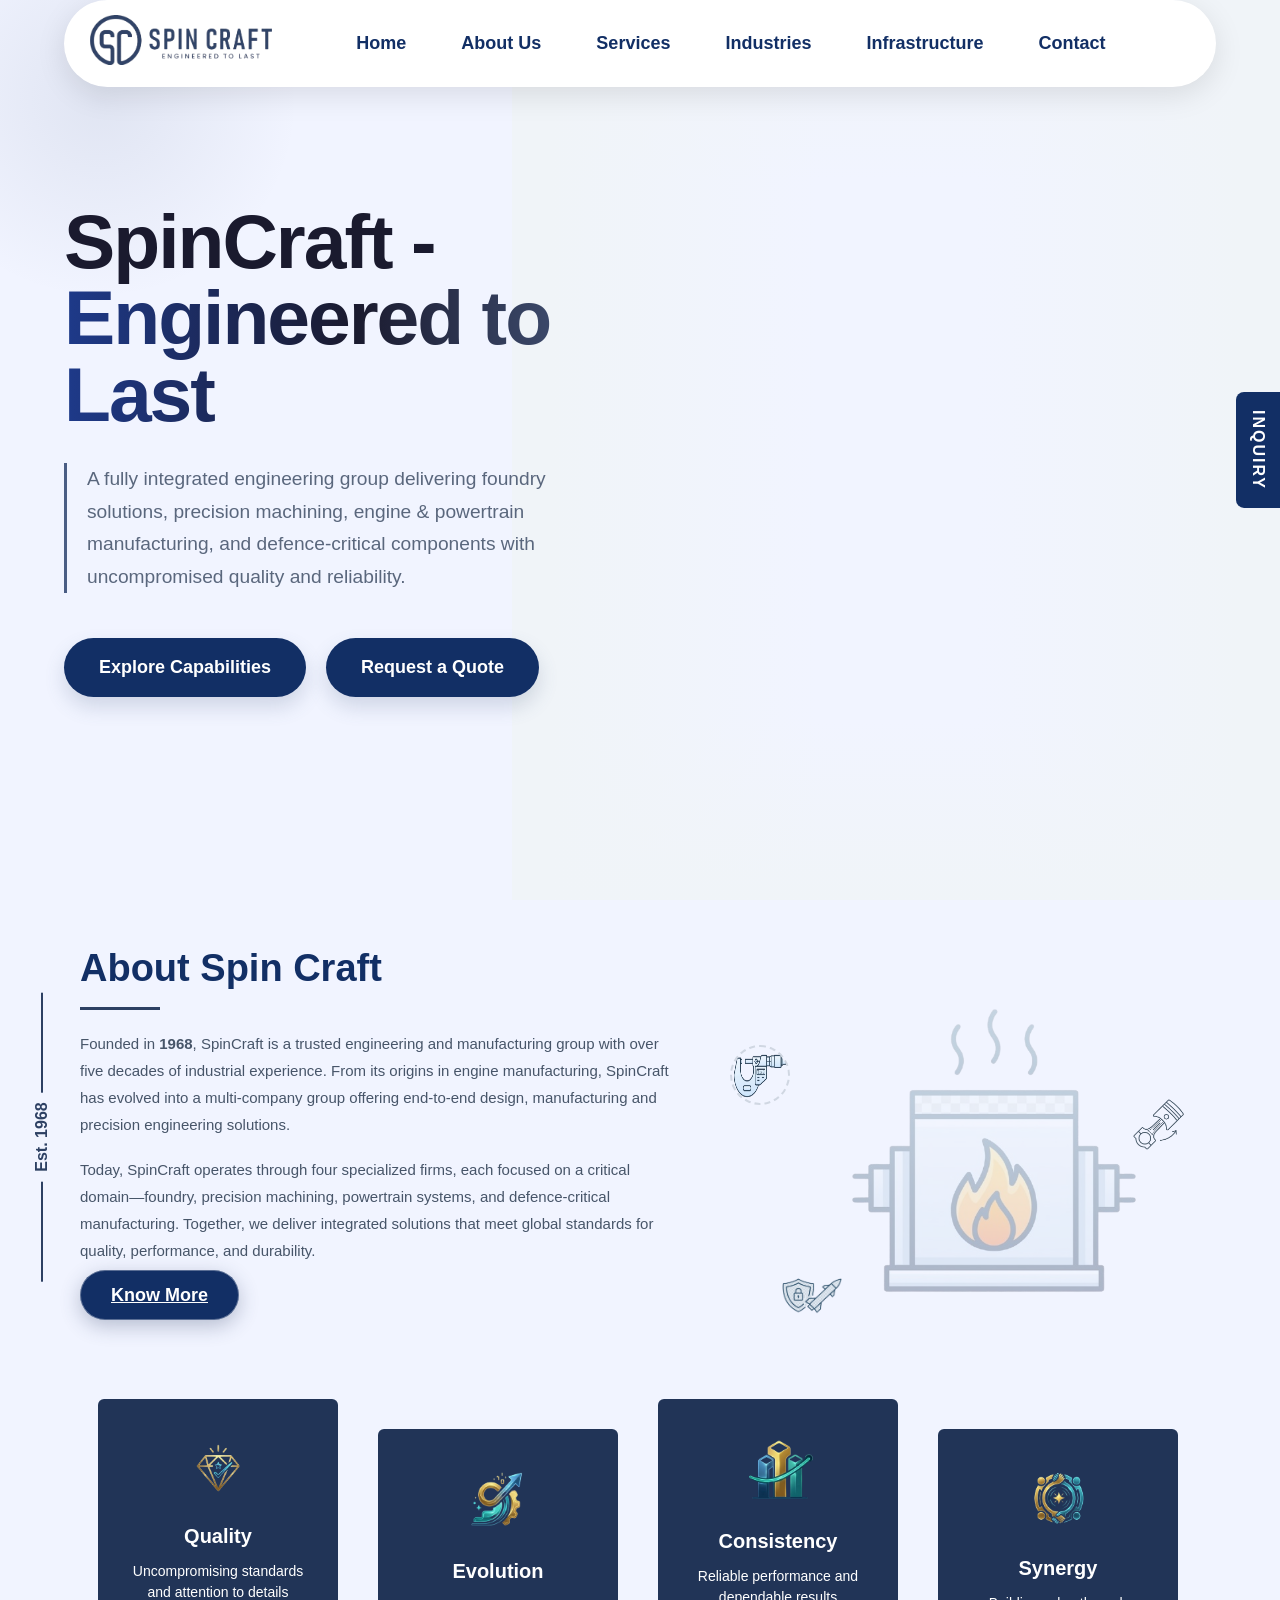
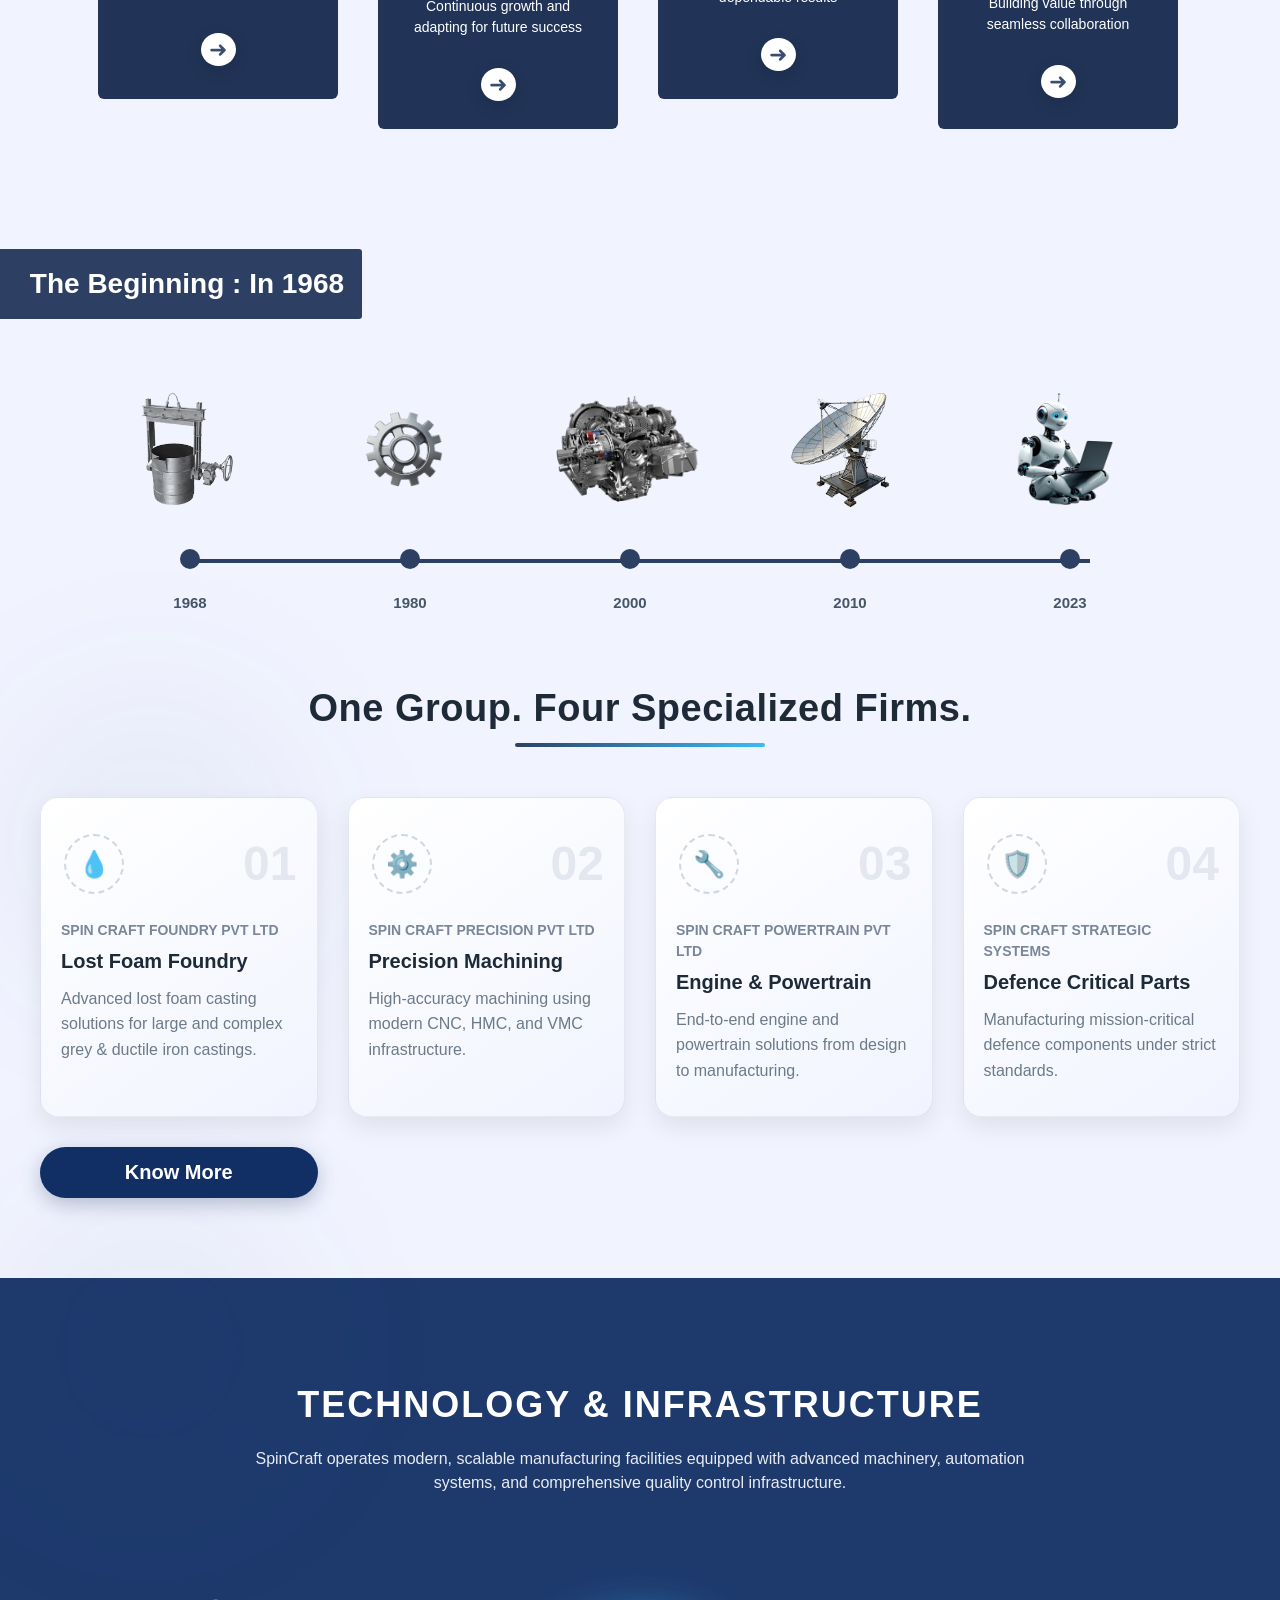
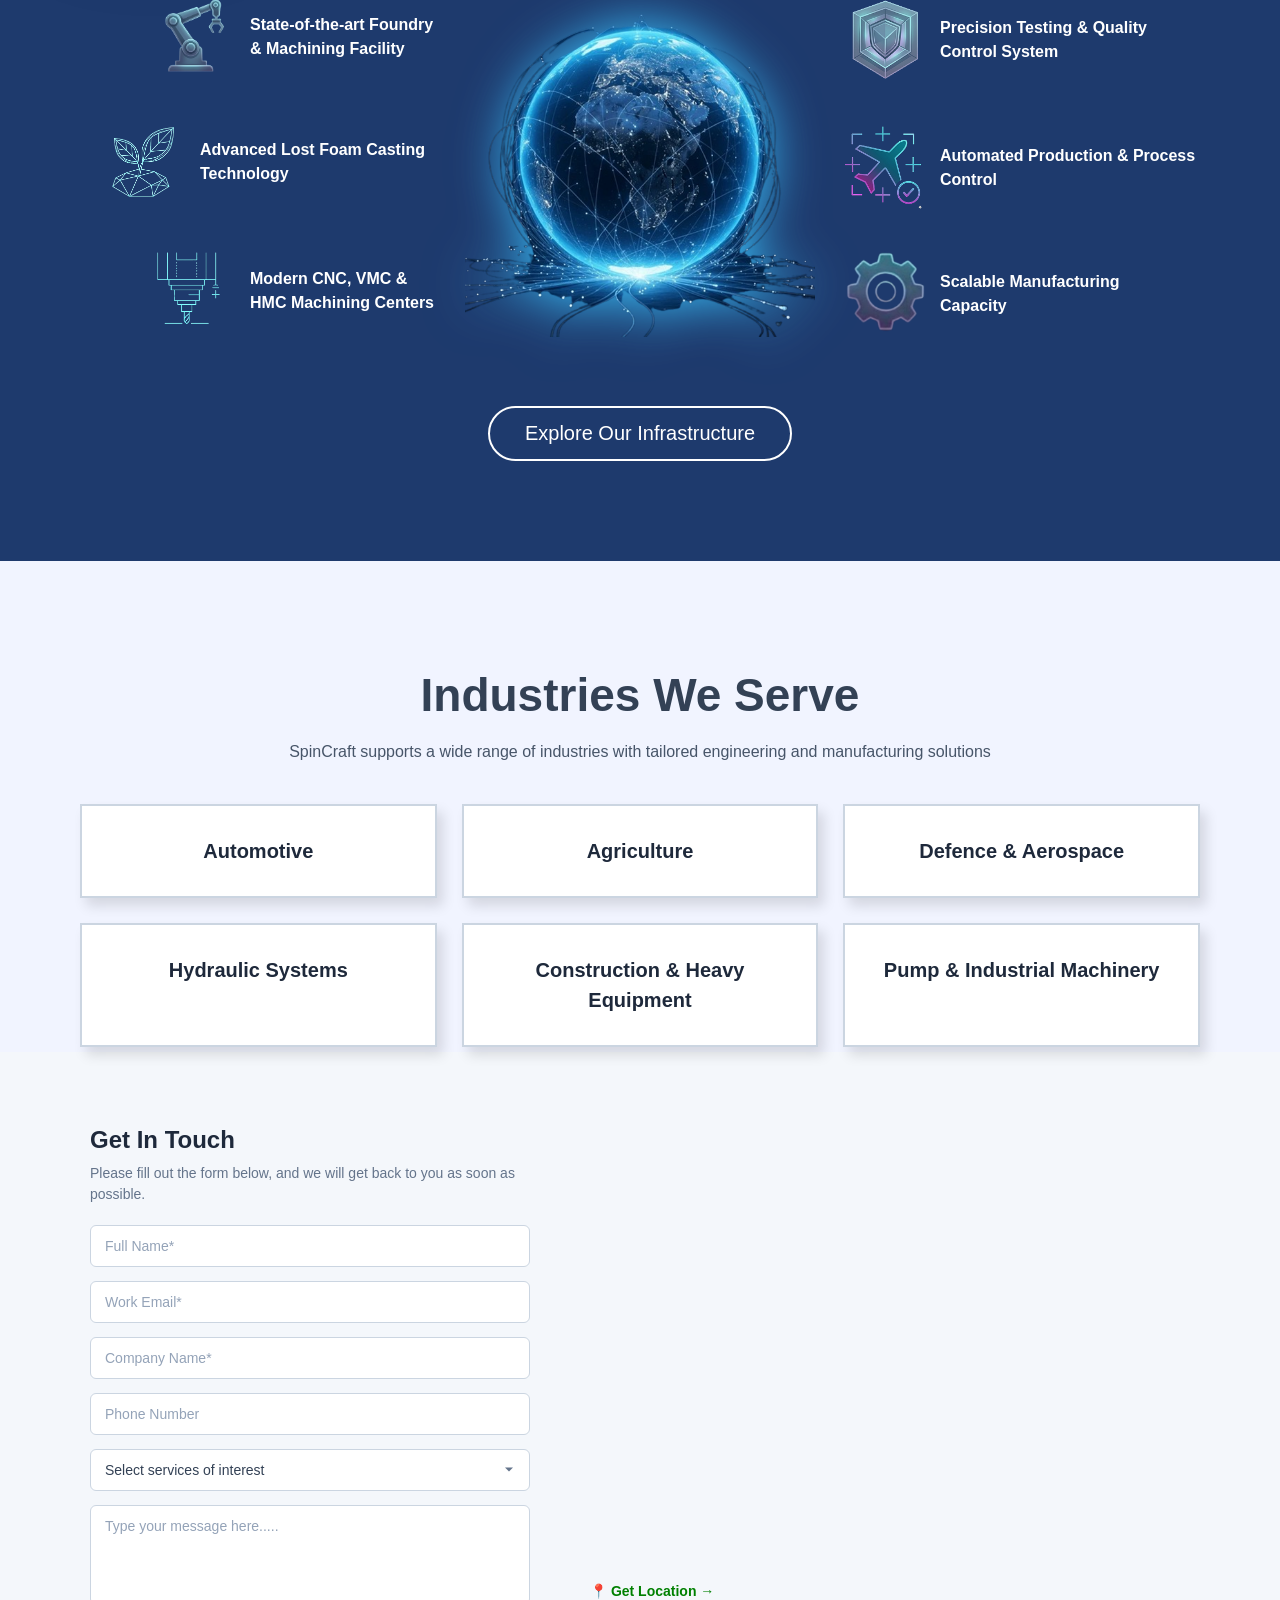
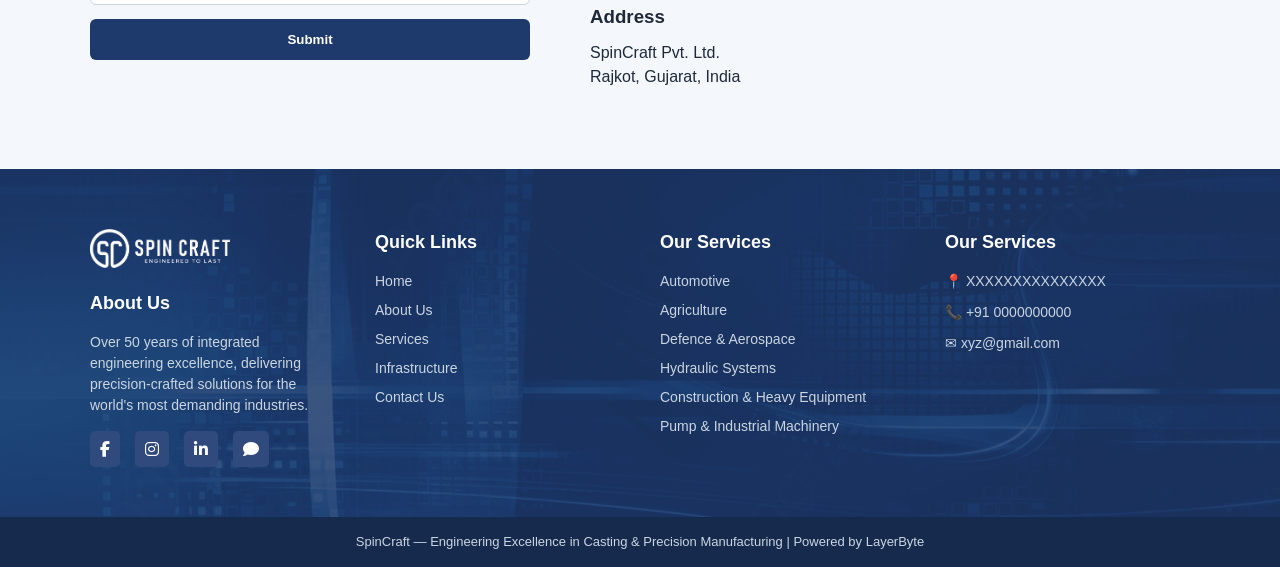
==== commit 71ab2edf: "Update index.html" ====
--- a/index.html
+++ b/index.html
@@ -20,11 +20,12 @@
 </div>
 
 <ul class="menu" id="menu">
-  <li><a href="index.html">Home</a></li>
+  <li><a href="index.html" class="active">Home</a></li>
   <li><a href="about.html">About Us</a></li>
   <li><a href="services.html">Services</a></li>
-  <li><a href="technology.html">Technology</a></li>
-  <li><a href="industries.html">Industries</a></li>
+    <li><a href="industries.html">Industries</a></li>
+
+      <li><a href="infrastructure.html">Infrastructure</a></li>
   <li><a href="contact.html">Contact</a></li>
 </ul>
 
@@ -405,8 +406,7 @@
 
 <div class="contact-map">
 <div class="map">
-
-<iframe src="https://www.google.com/maps/embed?pb=!1m18!1m12!1m3!1d3691.6901239886784!2d70.75889477391814!3d22.28972514328125!2m3!1f0!2f0!3f0!3m2!1i1024!2i768!4f13.1!3m3!1m2!1s0x3959cb8d0bab51d5%3A0x2f46030332d9df96!2sLayerByt!5e0!3m2!1sen!2sin!4v1773749004469!5m2!1sen!2sin"
+<iframe src="https://www.google.com/maps/embed?pb=!1m18!1m12!1m3!1d3692.1305232017935!2d70.75436867391755!3d22.273045043885475!2m3!1f0!2f0!3f0!3m2!1i1024!2i768!4f13.1!3m3!1m2!1s0x3959cbfc53ab6331%3A0xe0e4940304cd3b2f!2sGiriraj%20Infotech!5e0!3m2!1sen!2sin!4v1774854696417!5m2!1sen!2sin"
  width="600" height="450" style="border:0;" allowfullscreen="" loading="lazy" referrerpolicy="no-referrer-when-downgrade"></iframe>
 
 <a href="https://www.google.com/maps?q=layerbyt" target="_blank" class="map-btn">
@@ -519,4 +519,4 @@
 <script src="script.js"></script>
 </div>
 </body>
-</html>+</html>
